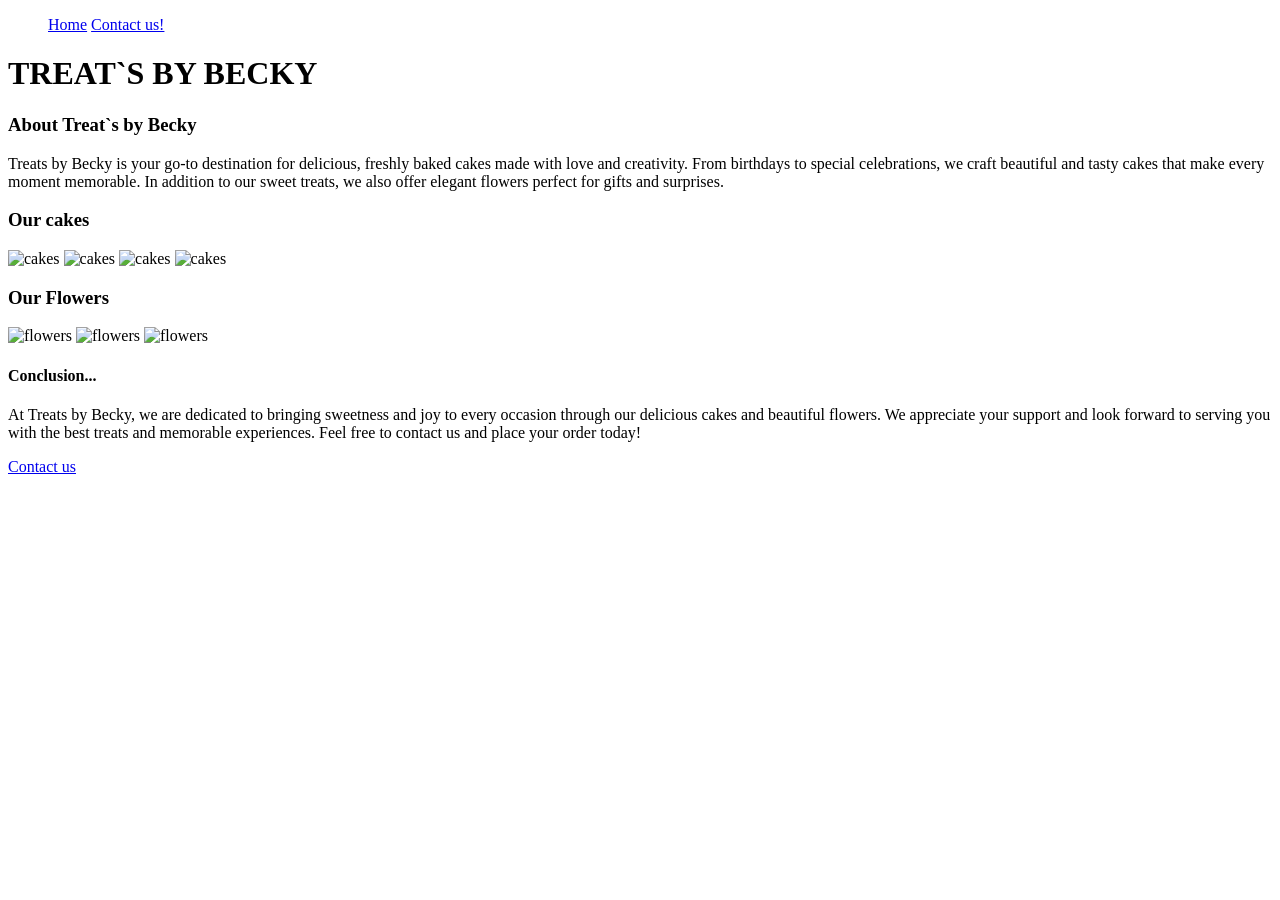
==== index.html @ 0f505c04 "index.html" ====
<!DOCTYPE html>
<html lang="en">
<head>
    <meta charset="UTF-8">
    <meta name="viewport" content="width=device-width, initial-scale=1.0">
    <title>BECKY TREATS</title>
    <link rel="stylesheet" href="style.css">
</head>
<body>

     <nav class="intro">
        <ul>
            <a href="index.html">Home</a>
            <a href="contact.html">Contact us!</a>
        </ul>
    </nav>
    <h1> TREAT`S BY BECKY </h1>
    <section class="about">
<h3>About Treat`s by Becky</h3>
<p>
    Treats by Becky is your go-to destination for delicious, freshly baked cakes made with love and creativity. 
        From birthdays to special celebrations, we craft beautiful and tasty cakes that make every moment memorable. 
        In addition to our sweet treats, we also offer elegant flowers perfect for gifts and  surprises.
</p>


    <section class="cakes">
       <h3>Our cakes</h3>
       <div class="cake-gallery">
     <img src="images/IMG_20260330_202224_597.png" alt="cakes">
     <img src="images/IMG_20260330_202240_323.png" alt="cakes">
     <img src="images/IMG_20260330_202251_757.png" alt="cakes">
     <img src="images/IMG_20260330_202301_877.png" alt="cakes">
       </div>
    </section class="flowers">
    <h3>
        Our Flowers
    </h3>

    <div class="flowers-gallery">
    <img src="images/IMG_20260330_202321_887.png" alt="flowers">
    <img src="images/12 Count Red Rose Eternal Bouquet + Butterfly Add-ons! (customizable Colors + Add-ons) - Etsy.jpg" alt="flowers">
    <img src="images/download (1).jpg" alt="flowers">
    </div>
    <h4>Conclusion...</h4>
    <p>
        At Treats by Becky, we are dedicated to bringing sweetness and joy to every occasion through our delicious cakes and beautiful flowers. 
        We appreciate your support and look forward to serving you with the best treats and memorable experiences. 
        Feel free to contact us and place your order today!
    </p>
    <section >

    </section>
 <a href="contact.html" class="btn">Contact us</a>
</body>
</html>
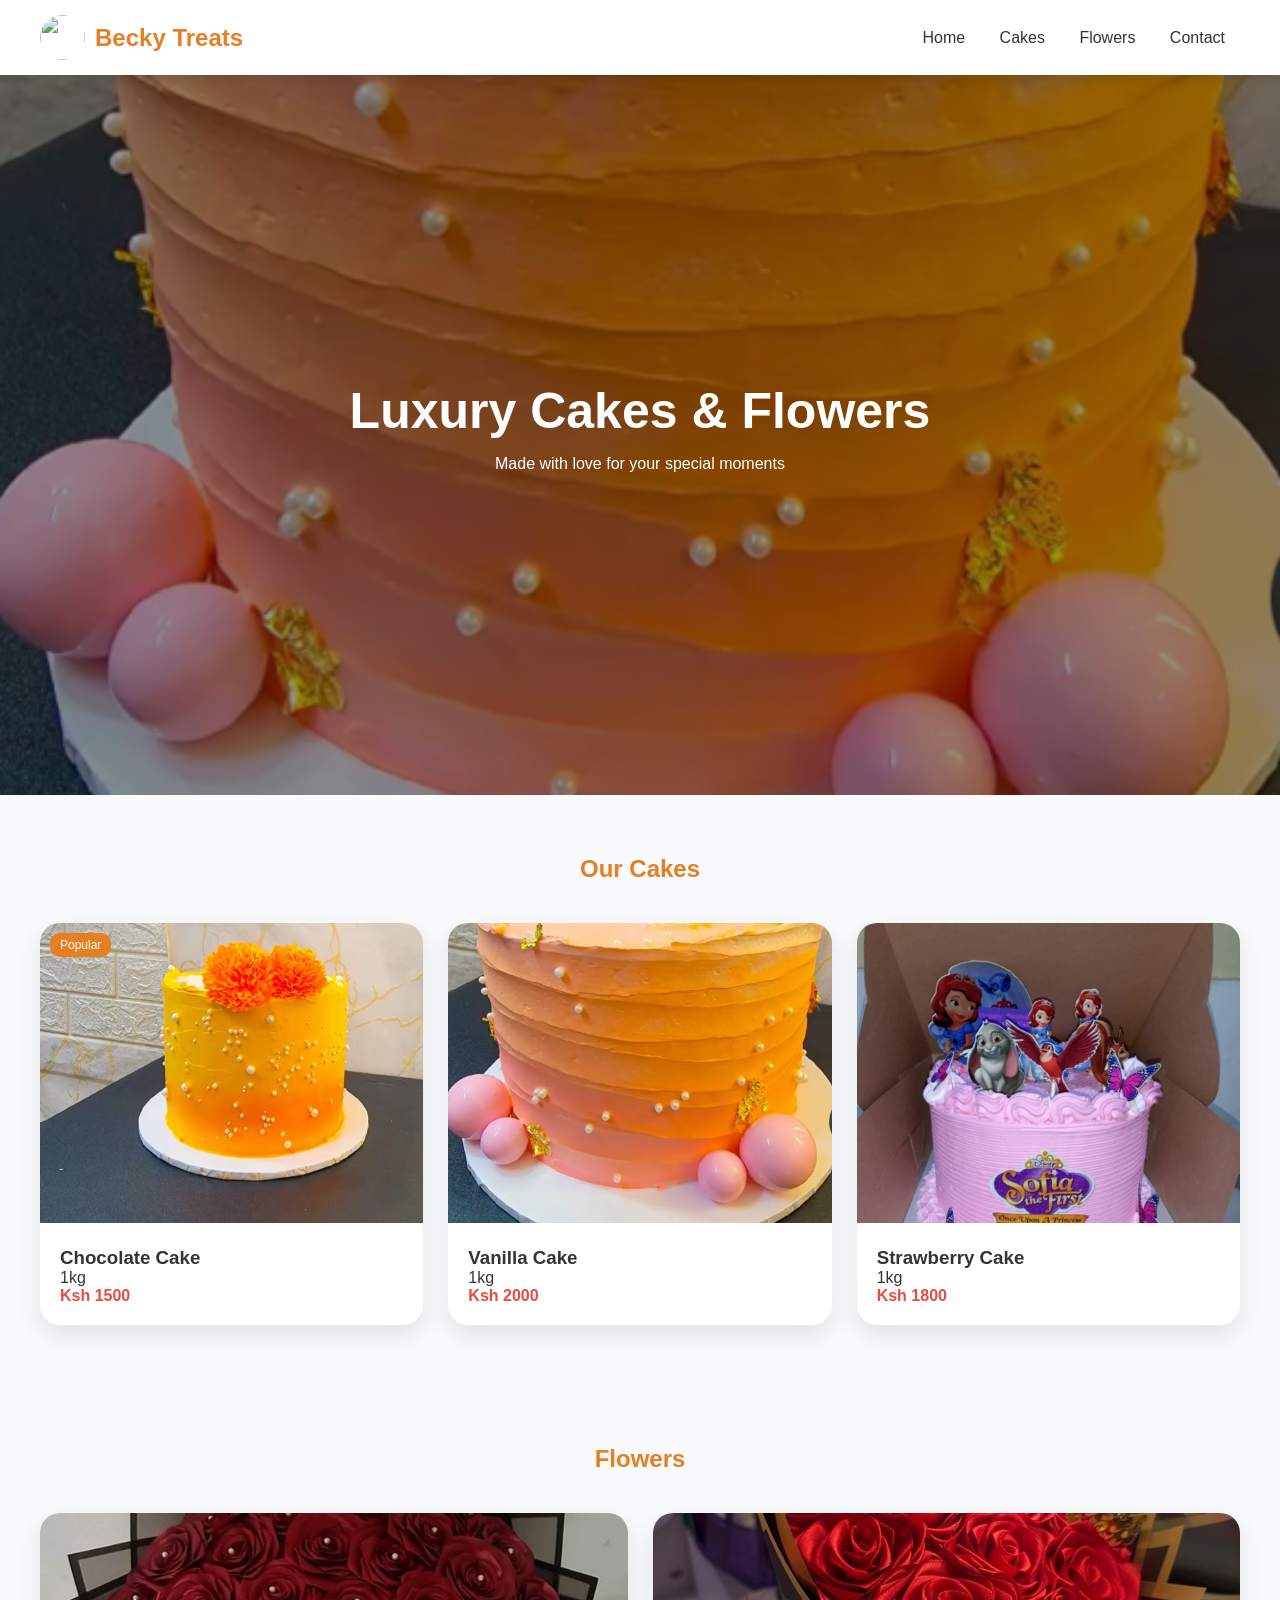
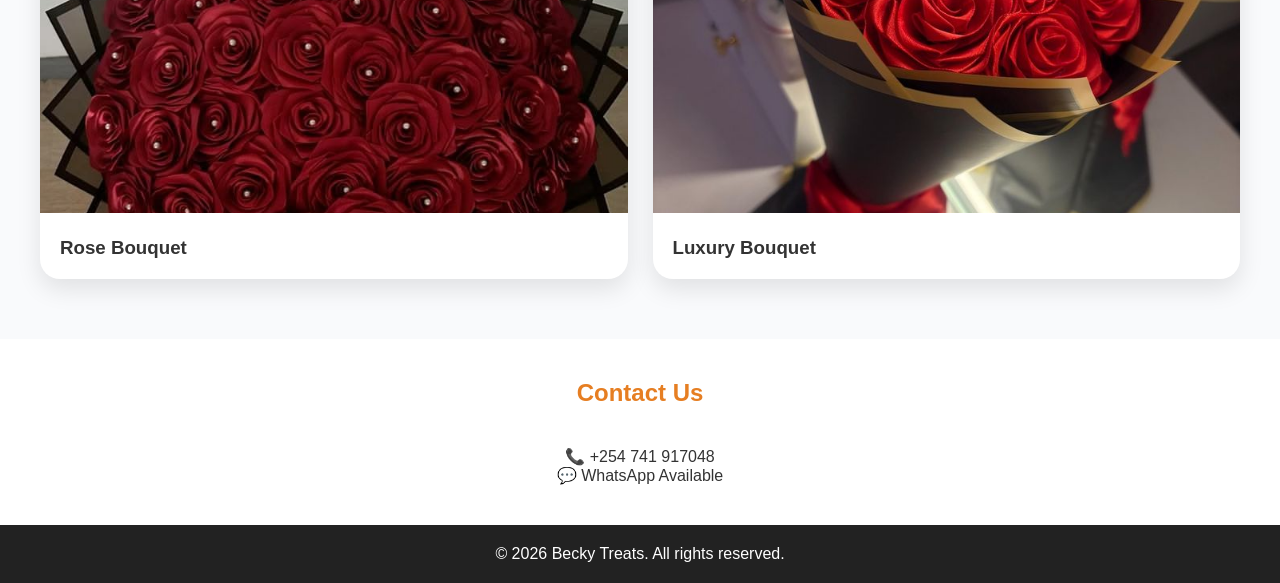
==== commit 11d26d4b: "index.html" ====
--- a/index.html
+++ b/index.html
@@ -1,56 +1,121 @@
 <!DOCTYPE html>
 <html lang="en">
 <head>
-    <meta charset="UTF-8">
-    <meta name="viewport" content="width=device-width, initial-scale=1.0">
-    <title>BECKY TREATS</title>
-    <link rel="stylesheet" href="style.css">
+<meta charset="UTF-8">
+<meta name="viewport" content="width=device-width, initial-scale=1.0">
+<title>Becky Treats | Premium Cakes & Flowers</title>
+
+<link rel="stylesheet" href="style.css">
 </head>
+
 <body>
 
-     <nav class="intro">
-        <ul>
-            <a href="index.html">Home</a>
-            <a href="contact.html">Contact us!</a>
-        </ul>
-    </nav>
-    <h1> TREAT`S BY BECKY </h1>
-    <section class="about">
-<h3>About Treat`s by Becky</h3>
-<p>
-    Treats by Becky is your go-to destination for delicious, freshly baked cakes made with love and creativity. 
-        From birthdays to special celebrations, we craft beautiful and tasty cakes that make every moment memorable. 
-        In addition to our sweet treats, we also offer elegant flowers perfect for gifts and  surprises.
-</p>
+<nav>
+  <div style="display:flex;align-items:center;gap:10px;">
+    <img src="https://i.pinimg.com/1200x/62/83/b3/6283b3dd1cf2651056a9b2235ad638e7.jpg" style="width:45px;height:45px;border-radius:50%;object-fit:cover;">
+    <h2>Becky Treats</h2>
+  </div>
+  <div>
+    <a href="#">Home</a>
+    <a href="#cakes">Cakes</a>
+    <a href="#flowers">Flowers</a>
+    <a href="#contact">Contact</a>
+  </div>
+</nav>
 
+<div class="hero">
+  <div>
+    <h1>Luxury Cakes & Flowers</h1>
+    <p>Made with love for your special moments</p>
+    
+  </div>
+</div>
 
-    <section class="cakes">
-       <h3>Our cakes</h3>
-       <div class="cake-gallery">
-     <img src="images/IMG_20260330_202224_597.png" alt="cakes">
-     <img src="images/IMG_20260330_202240_323.png" alt="cakes">
-     <img src="images/IMG_20260330_202251_757.png" alt="cakes">
-     <img src="images/IMG_20260330_202301_877.png" alt="cakes">
-       </div>
-    </section class="flowers">
-    <h3>
-        Our Flowers
-    </h3>
+<section id="cakes">
+<h2>Our Cakes</h2>
+<div class="grid">
 
-    <div class="flowers-gallery">
-    <img src="images/IMG_20260330_202321_887.png" alt="flowers">
-    <img src="images/12 Count Red Rose Eternal Bouquet + Butterfly Add-ons! (customizable Colors + Add-ons) - Etsy.jpg" alt="flowers">
-    <img src="images/download (1).jpg" alt="flowers">
-    </div>
-    <h4>Conclusion...</h4>
-    <p>
-        At Treats by Becky, we are dedicated to bringing sweetness and joy to every occasion through our delicious cakes and beautiful flowers. 
-        We appreciate your support and look forward to serving you with the best treats and memorable experiences. 
-        Feel free to contact us and place your order today!
-    </p>
-    <section >
+<div class="card fade-in">
+<span class="badge">Popular</span>
+<img src="images/IMG_20260330_202224_597.png">
+<div class="card-content">
+<h3>Chocolate Cake</h3>
+<p>1kg</p>
+<p class="price">Ksh 1500</p>
 
-    </section>
- <a href="contact.html" class="btn">Contact us</a>
+</div>
+</div>
+
+<div class="card fade-in">
+<img src="images/IMG_20260330_202240_323.png">
+<div class="card-content">
+<h3>Vanilla Cake</h3>
+<p>1kg</p>
+<p class="price">Ksh 2000</p>
+
+</div>
+</div>
+
+<div class="card fade-in">
+<img src="images/IMG_20260330_202251_757.png">
+<div class="card-content">
+<h3>Strawberry Cake</h3>
+<p>1kg</p>
+<p class="price">Ksh 1800</p>
+
+</div>
+</div>
+
+</div>
+</section>
+
+<section id="flowers">
+<h2>Flowers</h2>
+<div class="grid">
+
+<div class="card fade-in">
+<img src="images/download (1).jpg" class="flower1">
+<div class="card-content">
+<h3>Rose Bouquet</h3>
+</div>
+</div>
+
+<div class="card fade-in">
+<img src="images/12 Count Red Rose Eternal Bouquet + Butterfly Add-ons! (customizable Colors + Add-ons) - Etsy.jpg">
+<div class="card-content">
+<h3>Luxury Bouquet</h3>
+</div>
+</div>
+
+</div>
+</section>
+
+<section id="contact" class="contact">
+<h2>Contact Us</h2>
+<p>📞 +254 741 917048</p>
+<p>💬 WhatsApp Available</p>
+</section>
+
+<footer>
+<p>© 2026 Becky Treats. All rights reserved.</p>
+</footer>
+
+<script>
+function order(item){
+  alert("Order placed for " + item + " 🎉");
+}
+
+// scroll animation
+const elements = document.querySelectorAll('.fade-in');
+window.addEventListener('scroll', () => {
+  elements.forEach(el => {
+    const position = el.getBoundingClientRect().top;
+    if(position < window.innerHeight - 50){
+      el.classList.add('show');
+    }
+  });
+});
+</script>
+
 </body>
-</html>+</html>
--- a/style.css
+++ b/style.css
@@ -0,0 +1,141 @@
+*{margin:0;padding:0;box-sizing:border-box;font-family:'Poppins',sans-serif}
+body{background:#f9fafc;color:#333}
+
+/* NAVBAR */
+nav{
+  display:flex;
+  justify-content:space-between;
+  align-items:center;
+  padding:15px 40px;
+  background:white;
+  box-shadow:0 4px 10px rgba(0,0,0,0.1);
+  position:sticky;
+  top:0;
+  z-index:1000;
+}
+
+nav h2{color:#e67e22}
+nav a{
+  margin:0 15px;
+  text-decoration:none;
+  color:#333;
+  font-weight:500;
+  transition:0.3s;
+}
+nav a:hover{color:#e67e22}
+
+/* HERO */
+.hero{
+  height:80vh;
+  background:linear-gradient(rgba(0,0,0,0.4),rgba(0,0,0,0.4)),url('images/IMG_20260330_202240_323.png');
+  background-size:cover;
+  background-position:center;
+  display:flex;
+  align-items:center;
+  justify-content:center;
+  text-align:center;
+  color:white;
+}
+
+.hero h1{
+  font-size:50px;
+}
+
+.hero p{
+  margin:15px 0;
+}
+
+.btn{
+  padding:12px 25px;
+  background:#ff6b81;
+  border:none;
+  color:white;
+  border-radius:30px;
+  cursor:pointer;
+  transition:0.3s;
+}
+
+.btn:hover{background:#e55039}
+
+/* SECTION */
+section{padding:60px 40px}
+section h2{text-align:center;margin-bottom:40px;color:#e67e22}
+
+/* GRID */
+.grid{
+  display:grid;
+  grid-template-columns:repeat(auto-fit,minmax(260px,1fr));
+  gap:25px;
+}
+
+/* CARD */
+.card{
+  background:white;
+  border-radius:20px;
+  overflow:hidden;
+  box-shadow:0 10px 25px rgba(0,0,0,0.1);
+  transition:0.4s;
+  position:relative;
+}
+
+.card:hover{
+  transform:translateY(-10px) scale(1.02);
+}
+.card img{
+  width:100%;
+  height:300px; /* increased for better visibility */
+  object-fit:cover; /* fill nicely without distortion */
+  object-position:center; /* keep subject centered */
+  transition:transform 0.4s ease;
+}
+
+.card:hover img{
+  transform:scale(1.08); /* subtle zoom for clarity */
+}
+
+.card-content{
+  padding:20px;
+}
+
+.price{
+  color:#e74c3c;
+  font-weight:600;
+}
+
+.badge{
+  position:absolute;
+  top:10px;
+  left:10px;
+  background:#e67e22;
+  color:white;
+  padding:5px 10px;
+  border-radius:10px;
+  font-size:12px;
+}
+
+/* CONTACT */
+.contact{
+  background:#fff;
+  padding:40px;
+  text-align:center;
+}
+
+/* FOOTER */
+footer{
+  background:#222;
+  color:white;
+  text-align:center;
+  padding:20px;
+  }
+
+/* ANIMATION */
+.fade-in{
+  opacity:0;
+  transform:translateY(20px);
+  transition:1s;
+}
+
+.fade-in.show{
+  opacity:1;
+  transform:translateY(0);
+}
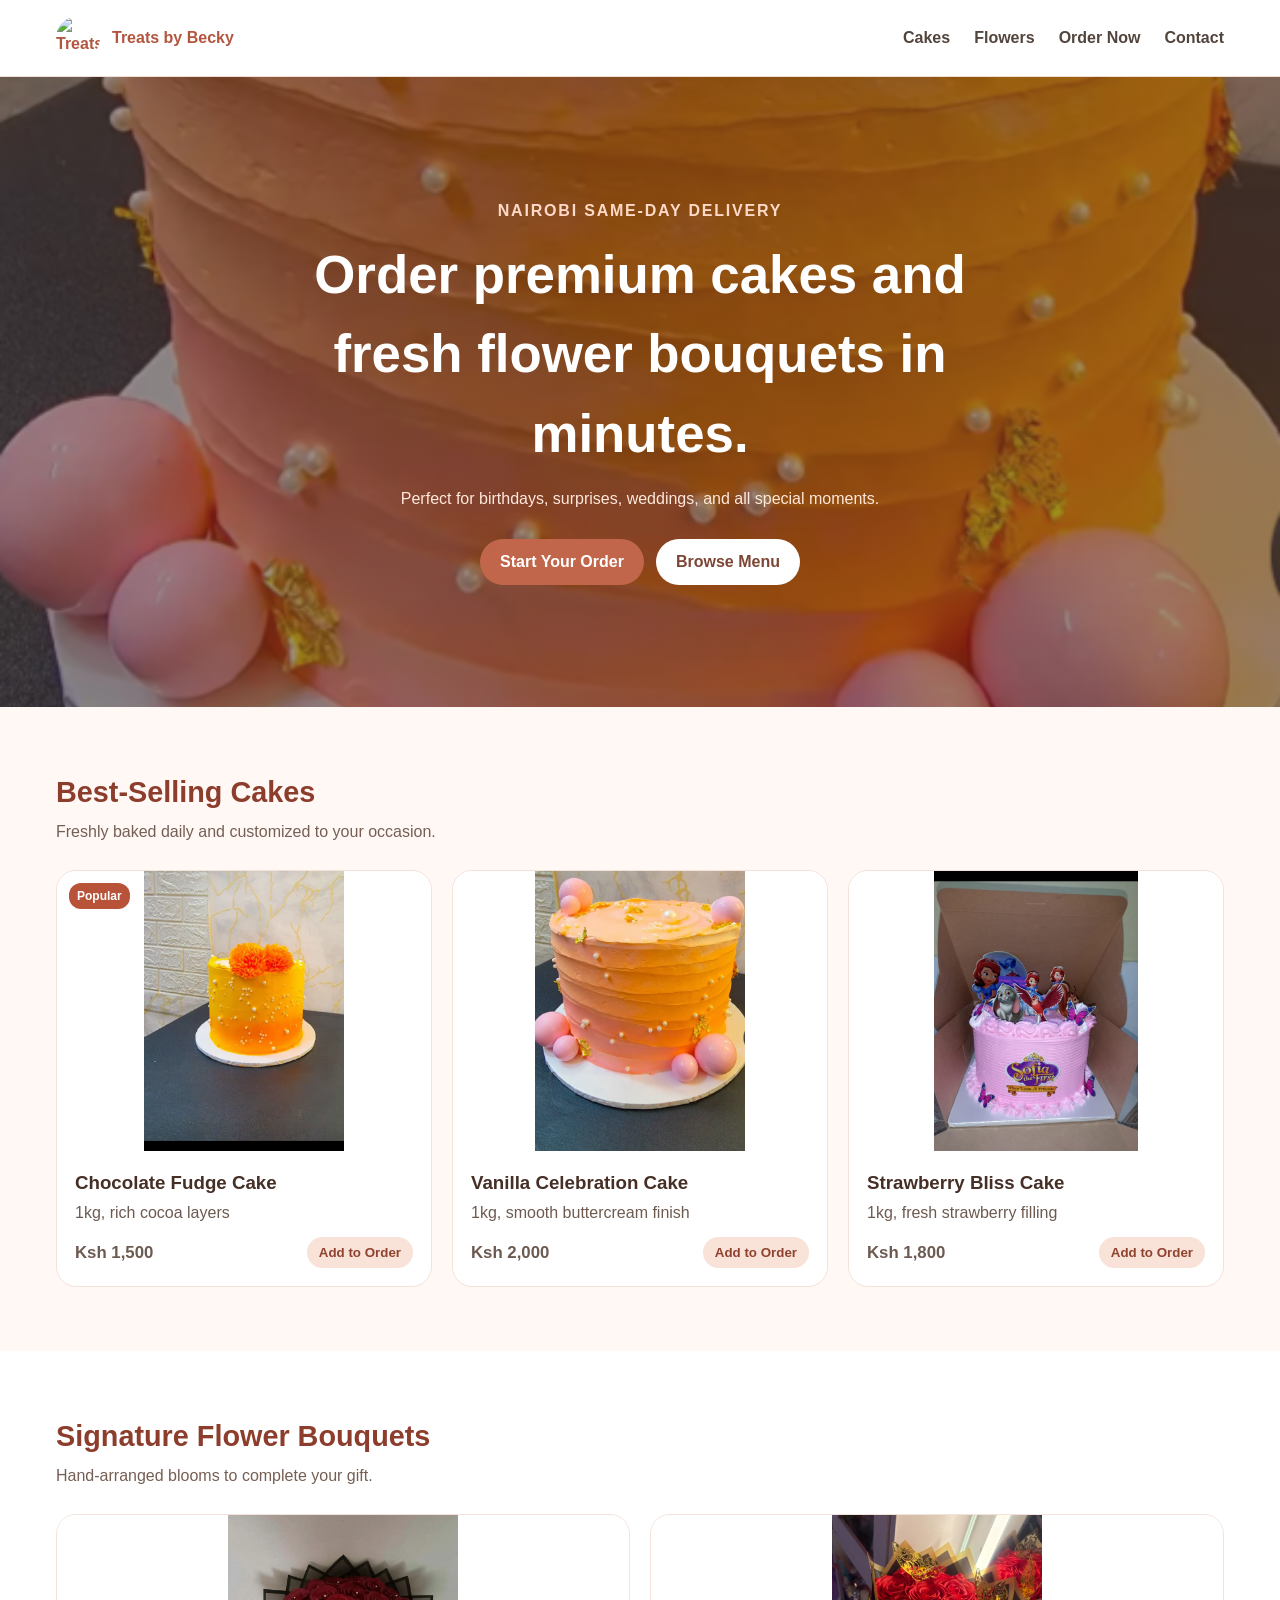
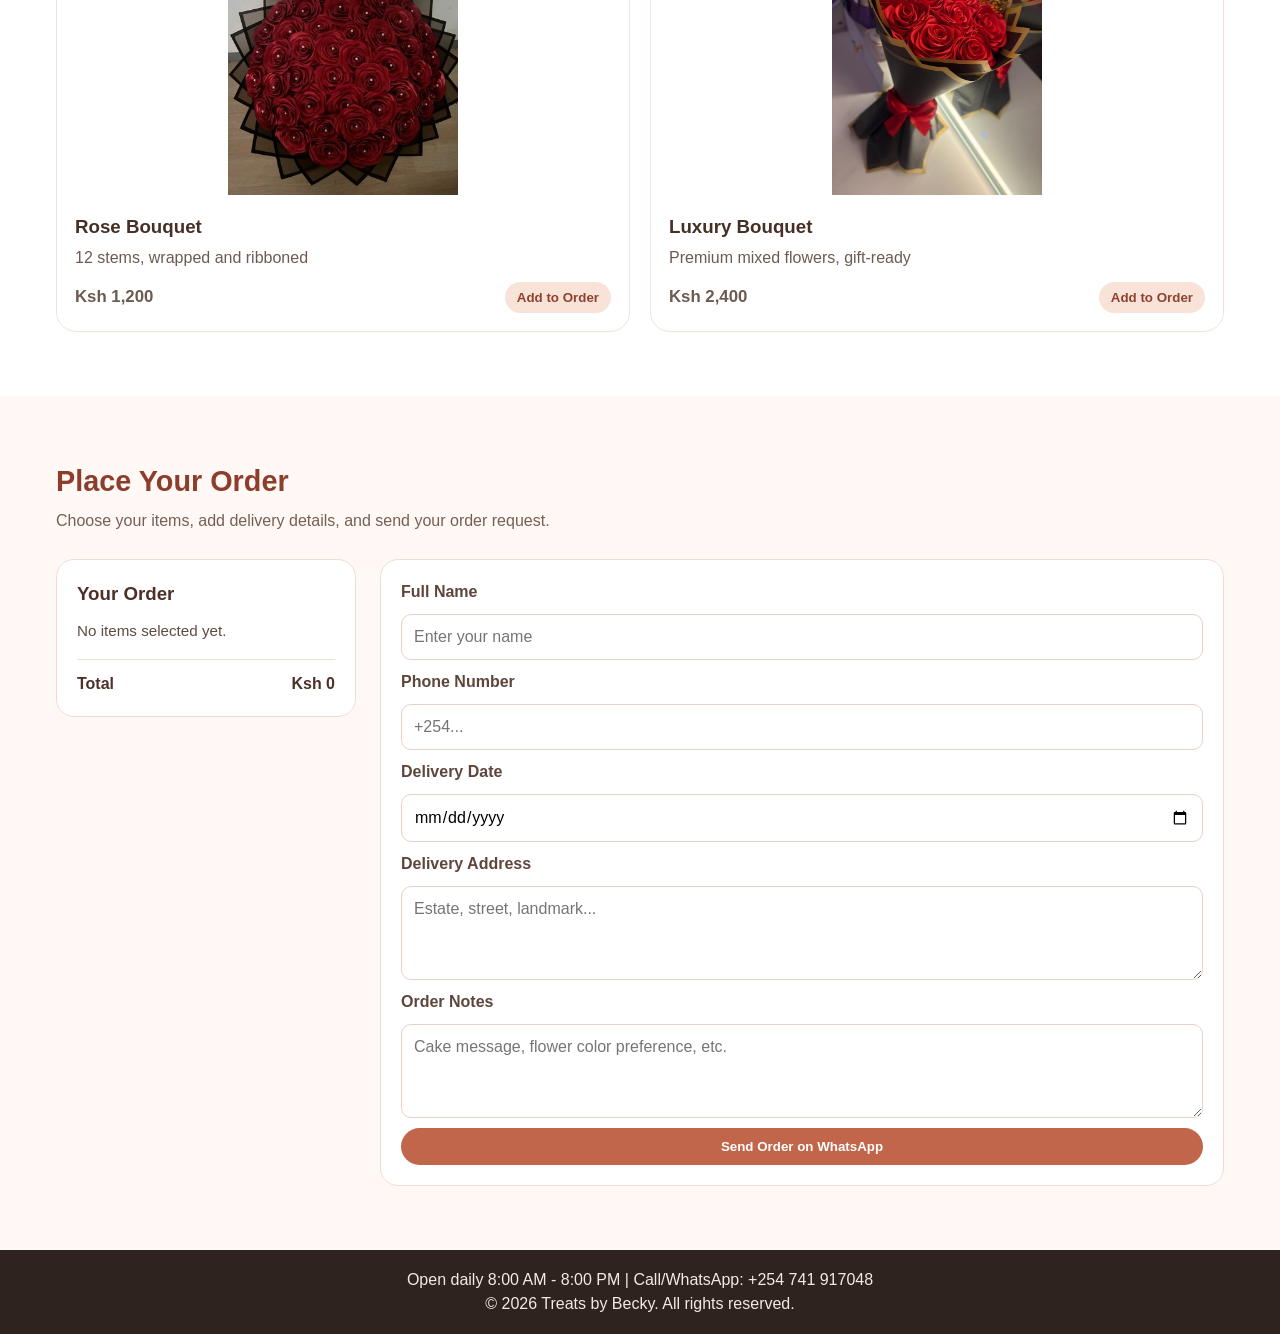
==== commit 370412c3: "UPDATED EVERYTHING" ====
--- a/index.html
+++ b/index.html
@@ -1,121 +1,304 @@
 <!DOCTYPE html>
 <html lang="en">
 <head>
-<meta charset="UTF-8">
-<meta name="viewport" content="width=device-width, initial-scale=1.0">
-<title>Becky Treats | Premium Cakes & Flowers</title>
-
-<link rel="stylesheet" href="style.css">
+  <meta charset="UTF-8">
+  <meta name="viewport" content="width=device-width, initial-scale=1.0">
+  <title>Treats by Becky | Order Cakes & Flowers</title>
+  <link rel="stylesheet" href="style.css">
 </head>
-
 <body>
-
-<nav>
-  <div style="display:flex;align-items:center;gap:10px;">
-    <img src="https://i.pinimg.com/1200x/62/83/b3/6283b3dd1cf2651056a9b2235ad638e7.jpg" style="width:45px;height:45px;border-radius:50%;object-fit:cover;">
-    <h2>Becky Treats</h2>
-  </div>
-  <div>
-    <a href="#">Home</a>
-    <a href="#cakes">Cakes</a>
-    <a href="#flowers">Flowers</a>
-    <a href="#contact">Contact</a>
-  </div>
-</nav>
-
-<div class="hero">
-  <div>
-    <h1>Luxury Cakes & Flowers</h1>
-    <p>Made with love for your special moments</p>
-    
-  </div>
-</div>
-
-<section id="cakes">
-<h2>Our Cakes</h2>
-<div class="grid">
-
-<div class="card fade-in">
-<span class="badge">Popular</span>
-<img src="images/IMG_20260330_202224_597.png">
-<div class="card-content">
-<h3>Chocolate Cake</h3>
-<p>1kg</p>
-<p class="price">Ksh 1500</p>
-
-</div>
-</div>
-
-<div class="card fade-in">
-<img src="images/IMG_20260330_202240_323.png">
-<div class="card-content">
-<h3>Vanilla Cake</h3>
-<p>1kg</p>
-<p class="price">Ksh 2000</p>
-
-</div>
-</div>
-
-<div class="card fade-in">
-<img src="images/IMG_20260330_202251_757.png">
-<div class="card-content">
-<h3>Strawberry Cake</h3>
-<p>1kg</p>
-<p class="price">Ksh 1800</p>
-
-</div>
-</div>
-
-</div>
-</section>
-
-<section id="flowers">
-<h2>Flowers</h2>
-<div class="grid">
-
-<div class="card fade-in">
-<img src="images/download (1).jpg" class="flower1">
-<div class="card-content">
-<h3>Rose Bouquet</h3>
-</div>
-</div>
-
-<div class="card fade-in">
-<img src="images/12 Count Red Rose Eternal Bouquet + Butterfly Add-ons! (customizable Colors + Add-ons) - Etsy.jpg">
-<div class="card-content">
-<h3>Luxury Bouquet</h3>
-</div>
-</div>
-
-</div>
-</section>
-
-<section id="contact" class="contact">
-<h2>Contact Us</h2>
-<p>📞 +254 741 917048</p>
-<p>💬 WhatsApp Available</p>
-</section>
-
-<footer>
-<p>© 2026 Becky Treats. All rights reserved.</p>
-</footer>
-
-<script>
-function order(item){
-  alert("Order placed for " + item + " 🎉");
-}
-
-// scroll animation
-const elements = document.querySelectorAll('.fade-in');
-window.addEventListener('scroll', () => {
-  elements.forEach(el => {
-    const position = el.getBoundingClientRect().top;
-    if(position < window.innerHeight - 50){
-      el.classList.add('show');
+  <header>
+    <nav>
+      <a class="brand" href="index.html">
+        <img src="https://i.pinimg.com/1200x/62/83/b3/6283b3dd1cf2651056a9b2235ad638e7.jpg" alt="Treats by Becky logo">
+        <span>Treats by Becky</span>
+      </a>
+
+      <button class="menu-toggle" type="button" aria-label="Toggle navigation" aria-expanded="false">
+        <span></span>
+        <span></span>
+        <span></span>
+      </button>
+
+      <div class="nav-links">
+        <a href="#cakes">Cakes</a>
+        <a href="#flowers">Flowers</a>
+        <a href="#order">Order Now</a>
+        <a href="contact.html">Contact</a>
+      </div>
+    </nav>
+
+    <section class="hero">
+      <div class="hero-text">
+        <p class="hero-kicker">Nairobi Same-Day Delivery</p>
+        <h1>Order premium cakes and fresh flower bouquets in minutes.</h1>
+        <p class="hero-sub">Perfect for birthdays, surprises, weddings, and all special moments.</p>
+        <div class="hero-actions">
+          <a class="btn btn-primary" href="#order">Start Your Order</a>
+          <a class="btn btn-light" href="#cakes">Browse Menu</a>
+        </div>
+      </div>
+    </section>
+  </header>
+
+  <main>
+    <section id="cakes" class="section">
+      <div class="section-heading">
+        <h2>Best-Selling Cakes</h2>
+        <p>Freshly baked daily and customized to your occasion.</p>
+      </div>
+
+      <div class="product-grid">
+        <article class="card fade-in">
+          <span class="badge">Popular</span>
+          <img src="images/IMG_20260330_202224_597.png" alt="Chocolate cake">
+          <div class="card-content">
+            <h3>Chocolate Fudge Cake</h3>
+            <p>1kg, rich cocoa layers</p>
+            <div class="card-footer">
+              <p class="price">Ksh 1,500</p>
+              <button class="btn btn-card" data-item="Chocolate Fudge Cake" data-price="1500" type="button">Add to Order</button>
+            </div>
+          </div>
+        </article>
+
+        <article class="card fade-in">
+          <img src="images/IMG_20260330_202240_323.png" alt="Vanilla cake">
+          <div class="card-content">
+            <h3>Vanilla Celebration Cake</h3>
+            <p>1kg, smooth buttercream finish</p>
+            <div class="card-footer">
+              <p class="price">Ksh 2,000</p>
+              <button class="btn btn-card" data-item="Vanilla Celebration Cake" data-price="2000" type="button">Add to Order</button>
+            </div>
+          </div>
+        </article>
+
+        <article class="card fade-in">
+          <img src="images/IMG_20260330_202251_757.png" alt="Strawberry cake">
+          <div class="card-content">
+            <h3>Strawberry Bliss Cake</h3>
+            <p>1kg, fresh strawberry filling</p>
+            <div class="card-footer">
+              <p class="price">Ksh 1,800</p>
+              <button class="btn btn-card" data-item="Strawberry Bliss Cake" data-price="1800" type="button">Add to Order</button>
+            </div>
+          </div>
+        </article>
+      </div>
+    </section>
+
+    <section id="flowers" class="section section-alt">
+      <div class="section-heading">
+        <h2>Signature Flower Bouquets</h2>
+        <p>Hand-arranged blooms to complete your gift.</p>
+      </div>
+
+      <div class="product-grid">
+        <article class="card fade-in">
+          <img src="images/download (1).jpg" alt="Rose bouquet">
+          <div class="card-content">
+            <h3>Rose Bouquet</h3>
+            <p>12 stems, wrapped and ribboned</p>
+            <div class="card-footer">
+              <p class="price">Ksh 1,200</p>
+              <button class="btn btn-card" data-item="Rose Bouquet" data-price="1200" type="button">Add to Order</button>
+            </div>
+          </div>
+        </article>
+
+        <article class="card fade-in">
+          <img src="images/12 Count Red Rose Eternal Bouquet + Butterfly Add-ons! (customizable Colors + Add-ons) - Etsy.jpg" alt="Luxury bouquet">
+          <div class="card-content">
+            <h3>Luxury Bouquet</h3>
+            <p>Premium mixed flowers, gift-ready</p>
+            <div class="card-footer">
+              <p class="price">Ksh 2,400</p>
+              <button class="btn btn-card" data-item="Luxury Bouquet" data-price="2400" type="button">Add to Order</button>
+            </div>
+          </div>
+        </article>
+      </div>
+    </section>
+
+    <section id="order" class="section">
+      <div class="section-heading">
+        <h2>Place Your Order</h2>
+        <p>Choose your items, add delivery details, and send your order request.</p>
+      </div>
+
+      <div class="order-layout">
+        <aside class="order-summary">
+          <h3>Your Order</h3>
+          <ul id="orderItems">
+            <li>No items selected yet.</li>
+          </ul>
+          <div class="order-total">
+            <span>Total</span>
+            <strong id="orderTotal">Ksh 0</strong>
+          </div>
+        </aside>
+
+        <form class="order-form">
+          <label for="customerName">Full Name</label>
+          <input id="customerName" type="text" placeholder="Enter your name" required>
+
+          <label for="phoneNumber">Phone Number</label>
+          <input id="phoneNumber" type="tel" placeholder="+254..." required>
+
+          <label for="deliveryDate">Delivery Date</label>
+          <input id="deliveryDate" type="date" required>
+
+          <label for="deliveryAddress">Delivery Address</label>
+          <textarea id="deliveryAddress" rows="3" placeholder="Estate, street, landmark..." required></textarea>
+
+          <label for="notes">Order Notes</label>
+          <textarea id="notes" rows="3" placeholder="Cake message, flower color preference, etc."></textarea>
+
+          <button type="submit" class="btn btn-primary">Send Order on WhatsApp</button>
+        </form>
+      </div>
+    </section>
+  </main>
+
+  <footer>
+    <p>Open daily 8:00 AM - 8:00 PM | Call/WhatsApp: +254 741 917048</p>
+    <p>© 2026 Treats by Becky. All rights reserved.</p>
+  </footer>
+
+  <script>
+    const elements = document.querySelectorAll(".fade-in");
+    const orderItems = document.getElementById("orderItems");
+    const orderTotal = document.getElementById("orderTotal");
+    const orderForm = document.querySelector(".order-form");
+    const addButtons = document.querySelectorAll("[data-item]");
+
+    const navLinks = document.querySelector(".nav-links");
+    const menuToggle = document.querySelector(".menu-toggle");
+
+    const whatsappNumber = "254741917048";
+    let items = [];
+
+    function renderOrder() {
+      if (!items.length) {
+        orderItems.innerHTML = "<li>No items selected yet.</li>";
+        orderTotal.textContent = "Ksh 0";
+        return;
+      }
+
+      orderItems.innerHTML = items
+        .map((item, index) => {
+          return (
+            "<li>" +
+            "<div>" +
+            "<strong>" +
+            item.name +
+            "</strong>" +
+            "<span>Ksh " +
+            item.price.toLocaleString() +
+            "</span>" +
+            "</div>" +
+            "<button class='remove-item' type='button' data-index='" +
+            index +
+            "' aria-label='Remove item'>&times;</button>" +
+            "</li>"
+          );
+        })
+        .join("");
+
+      const total = items.reduce((sum, item) => sum + item.price, 0);
+      orderTotal.textContent = "Ksh " + total.toLocaleString();
     }
-  });
-});
-</script>
-
+
+    // Scroll animation
+    window.addEventListener("scroll", () => {
+      elements.forEach((el) => {
+        const position = el.getBoundingClientRect().top;
+        if (position < window.innerHeight - 50) {
+          el.classList.add("show");
+        }
+      });
+    });
+
+    // Add items
+    addButtons.forEach((button) => {
+      button.addEventListener("click", () => {
+        items.push({
+          name: button.dataset.item,
+          price: Number(button.dataset.price),
+        });
+        renderOrder();
+      });
+    });
+
+    // Remove items
+    orderItems.addEventListener("click", (event) => {
+      const target = event.target;
+      if (!target.classList || !target.classList.contains("remove-item")) return;
+
+      const index = Number(target.dataset.index);
+      if (Number.isNaN(index)) return;
+      items.splice(index, 1);
+      renderOrder();
+    });
+
+    // Mobile hamburger menu
+    if (menuToggle && navLinks) {
+      menuToggle.addEventListener("click", () => {
+        const isOpen = navLinks.classList.toggle("open");
+        menuToggle.classList.toggle("active", isOpen);
+        menuToggle.setAttribute("aria-expanded", String(isOpen));
+      });
+
+      navLinks.querySelectorAll("a").forEach((link) => {
+        link.addEventListener("click", () => {
+          navLinks.classList.remove("open");
+          menuToggle.classList.remove("active");
+          menuToggle.setAttribute("aria-expanded", "false");
+        });
+      });
+    }
+
+    // WhatsApp submit
+    orderForm.addEventListener("submit", (event) => {
+      event.preventDefault();
+
+      if (!items.length) {
+        alert("Please add at least one item to your order.");
+        return;
+      }
+
+      const customerName = document.getElementById("customerName").value.trim();
+      const phoneNumber = document.getElementById("phoneNumber").value.trim();
+      const deliveryDate = document.getElementById("deliveryDate").value;
+      const deliveryAddress = document.getElementById("deliveryAddress").value.trim();
+      const notes = document.getElementById("notes").value.trim() || "None";
+
+      const total = items.reduce((sum, item) => sum + item.price, 0);
+      const orderLines = items.map((item) => "- " + item.name + " (Ksh " + item.price.toLocaleString() + ")");
+
+      const message = [
+        "Hello Treats by Becky, I would like to place an order:",
+        "",
+        "Name: " + customerName,
+        "Phone: " + phoneNumber,
+        "Delivery Date: " + deliveryDate,
+        "Delivery Address: " + deliveryAddress,
+        "",
+        "Items:",
+        orderLines.join("\n"),
+        "",
+        "Total: Ksh " + total.toLocaleString(),
+        "Notes: " + notes,
+      ].join("\n");
+
+      const whatsappLink = "https://wa.me/" + whatsappNumber + "?text=" + encodeURIComponent(message);
+      window.open(whatsappLink, "_blank");
+
+      orderForm.reset();
+      items = [];
+      renderOrder();
+    });
+  </script>
 </body>
 </html>
--- a/style.css
+++ b/style.css
@@ -1,141 +1,517 @@
-*{margin:0;padding:0;box-sizing:border-box;font-family:'Poppins',sans-serif}
-body{background:#f9fafc;color:#333}
+* {
+  margin: 0;
+  padding: 0;
+  box-sizing: border-box;
+}
+
+body {
+  font-family: "Segoe UI", Tahoma, Geneva, Verdana, sans-serif;
+  background: #fff8f5;
+  color: #2f2d2b;
+  line-height: 1.5;
+}
+
+a {
+  text-decoration: none;
+  color: inherit;
+}
+
+img {
+  max-width: 100%;
+  display: block;
+}
 
 /* NAVBAR */
-nav{
-  display:flex;
-  justify-content:space-between;
-  align-items:center;
-  padding:15px 40px;
-  background:white;
-  box-shadow:0 4px 10px rgba(0,0,0,0.1);
-  position:sticky;
-  top:0;
-  z-index:1000;
-}
-
-nav h2{color:#e67e22}
-nav a{
-  margin:0 15px;
-  text-decoration:none;
-  color:#333;
-  font-weight:500;
-  transition:0.3s;
-}
-nav a:hover{color:#e67e22}
+nav {
+  display: flex;
+  align-items: center;
+  justify-content: space-between;
+  padding: 16px 56px;
+  background: rgba(255, 255, 255, 0.95);
+  border-bottom: 1px solid #f1dfd6;
+  position: sticky;
+  top: 0;
+  z-index: 1000;
+  backdrop-filter: blur(8px);
+}
+
+.brand {
+  display: flex;
+  align-items: center;
+  gap: 12px;
+  font-weight: 700;
+  color: #b3563f;
+}
+
+.brand img {
+  width: 44px;
+  height: 44px;
+  border-radius: 50%;
+  object-fit: cover;
+}
+
+.nav-links {
+  display: flex;
+  align-items: center;
+  gap: 24px;
+  color: #52453d;
+  font-weight: 600;
+}
+
+.nav-links a:hover {
+  color: #b3563f;
+}
+
+.menu-toggle {
+  display: none;
+  width: 42px;
+  height: 42px;
+  border: 1px solid #e5cfc4;
+  border-radius: 10px;
+  background: #fff;
+  cursor: pointer;
+  padding: 9px 8px;
+}
+
+.menu-toggle span {
+  display: block;
+  height: 2px;
+  width: 100%;
+  background: #6f3f31;
+  margin: 5px 0;
+  transition: 0.2s ease;
+}
+
+.menu-toggle.active span:nth-child(1) {
+  transform: translateY(7px) rotate(45deg);
+}
+
+.menu-toggle.active span:nth-child(2) {
+  opacity: 0;
+}
+
+.menu-toggle.active span:nth-child(3) {
+  transform: translateY(-7px) rotate(-45deg);
+}
 
 /* HERO */
-.hero{
-  height:80vh;
-  background:linear-gradient(rgba(0,0,0,0.4),rgba(0,0,0,0.4)),url('images/IMG_20260330_202240_323.png');
-  background-size:cover;
-  background-position:center;
-  display:flex;
-  align-items:center;
-  justify-content:center;
-  text-align:center;
-  color:white;
-}
-
-.hero h1{
-  font-size:50px;
-}
-
-.hero p{
-  margin:15px 0;
-}
-
-.btn{
-  padding:12px 25px;
-  background:#ff6b81;
-  border:none;
-  color:white;
-  border-radius:30px;
-  cursor:pointer;
-  transition:0.3s;
-}
-
-.btn:hover{background:#e55039}
-
-/* SECTION */
-section{padding:60px 40px}
-section h2{text-align:center;margin-bottom:40px;color:#e67e22}
-
-/* GRID */
-.grid{
-  display:grid;
-  grid-template-columns:repeat(auto-fit,minmax(260px,1fr));
-  gap:25px;
-}
-
-/* CARD */
-.card{
-  background:white;
-  border-radius:20px;
-  overflow:hidden;
-  box-shadow:0 10px 25px rgba(0,0,0,0.1);
-  transition:0.4s;
-  position:relative;
-}
-
-.card:hover{
-  transform:translateY(-10px) scale(1.02);
-}
-.card img{
-  width:100%;
-  height:300px; /* increased for better visibility */
-  object-fit:cover; /* fill nicely without distortion */
-  object-position:center; /* keep subject centered */
-  transition:transform 0.4s ease;
-}
-
-.card:hover img{
-  transform:scale(1.08); /* subtle zoom for clarity */
-}
-
-.card-content{
-  padding:20px;
-}
-
-.price{
-  color:#e74c3c;
-  font-weight:600;
-}
-
-.badge{
-  position:absolute;
-  top:10px;
-  left:10px;
-  background:#e67e22;
-  color:white;
-  padding:5px 10px;
-  border-radius:10px;
-  font-size:12px;
-}
-
-/* CONTACT */
-.contact{
-  background:#fff;
-  padding:40px;
-  text-align:center;
-}
-
-/* FOOTER */
-footer{
-  background:#222;
-  color:white;
-  text-align:center;
-  padding:20px;
-  }
-
-/* ANIMATION */
-.fade-in{
-  opacity:0;
-  transform:translateY(20px);
-  transition:1s;
-}
-
-.fade-in.show{
-  opacity:1;
-  transform:translateY(0);
-}
+.hero {
+  min-height: 70vh;
+  display: grid;
+  place-items: center;
+  text-align: center;
+  padding: 72px 20px;
+  background: linear-gradient(rgba(65, 37, 28, 0.5), rgba(65, 37, 28, 0.5)), url("images/IMG_20260330_202240_323.png");
+  /* Avoid cropping/zooming the hero background image */
+  background-size: 100% auto;
+  background-position: center;
+  background-repeat: no-repeat;
+  color: #fff;
+}
+
+.hero-text {
+  max-width: 780px;
+}
+
+.hero-kicker {
+  text-transform: uppercase;
+  letter-spacing: 1.8px;
+  font-weight: 600;
+  margin-bottom: 12px;
+  color: #ffd9c8;
+}
+
+.hero h1 {
+  font-size: clamp(2rem, 4.5vw, 3.3rem);
+  margin-bottom: 14px;
+}
+
+.hero-sub {
+  color: #ffe8dc;
+  margin-bottom: 28px;
+}
+
+.hero-actions {
+  display: flex;
+  justify-content: center;
+  gap: 12px;
+  flex-wrap: wrap;
+}
+
+/* Buttons */
+.btn {
+  border: 0;
+  border-radius: 999px;
+  padding: 11px 20px;
+  font-weight: 600;
+  cursor: pointer;
+  transition: 0.2s ease;
+  display: inline-flex;
+  align-items: center;
+  justify-content: center;
+}
+
+.btn-primary {
+  background: #c2664b;
+  color: #fff;
+}
+
+.btn-primary:hover {
+  background: #ad5239;
+}
+
+.btn-light {
+  background: #fff;
+  color: #7d4535;
+}
+
+.btn-light:hover {
+  background: #ffece3;
+}
+
+/* Sections */
+.section {
+  padding: 64px 56px;
+}
+
+.section-alt {
+  background: #fff;
+}
+
+.section-heading {
+  margin-bottom: 26px;
+}
+
+.section-heading h2 {
+  font-size: 1.8rem;
+  color: #8c3d2c;
+  margin-bottom: 6px;
+}
+
+.section-heading p {
+  color: #755f54;
+}
+
+/* Product grid */
+.product-grid {
+  display: grid;
+  grid-template-columns: repeat(auto-fit, minmax(240px, 1fr));
+  gap: 20px;
+}
+
+/* Cards */
+.card {
+  background: #fff;
+  border: 1px solid #f2e2da;
+  border-radius: 20px;
+  overflow: hidden;
+  transition: transform 0.2s ease, box-shadow 0.2s ease;
+  position: relative;
+}
+
+.card:hover {
+  transform: translateY(-4px);
+  box-shadow: 0 15px 35px rgba(106, 62, 45, 0.12);
+}
+
+.card img {
+  width: 100%;
+  height: 280px;
+  /* Use contain to avoid cropping/zooming into the center of photos */
+  object-fit: contain;
+  background: #fff;
+}
+
+.card-content {
+  padding: 18px;
+}
+
+.card-content h3 {
+  margin-bottom: 4px;
+  color: #462f26;
+}
+
+.card-content p {
+  color: #6d5a50;
+}
+
+.card-footer {
+  margin-top: 12px;
+  display: flex;
+  align-items: center;
+  justify-content: space-between;
+  gap: 10px;
+}
+
+.price {
+  color: #b44633;
+  font-size: 1.05rem;
+  font-weight: 700;
+}
+
+.badge {
+  position: absolute;
+  top: 12px;
+  left: 12px;
+  background: #b8533a;
+  color: #fff;
+  border-radius: 12px;
+  font-size: 0.75rem;
+  padding: 4px 8px;
+  font-weight: 600;
+}
+
+.btn-card {
+  background: #f9e2d8;
+  color: #8f432e;
+  padding: 8px 12px;
+}
+
+.btn-card:hover {
+  background: #f0d0c3;
+}
+
+/* Order */
+.order-layout {
+  display: grid;
+  grid-template-columns: 300px 1fr;
+  gap: 24px;
+  align-items: start;
+}
+
+.order-summary,
+.order-form {
+  background: #fff;
+  border-radius: 18px;
+  border: 1px solid #efddd4;
+  padding: 20px;
+}
+
+.order-summary h3 {
+  margin-bottom: 12px;
+  color: #4d3128;
+}
+
+.order-summary ul {
+  list-style: none;
+  display: grid;
+  gap: 8px;
+  margin-bottom: 16px;
+}
+
+.order-summary li {
+  display: flex;
+  justify-content: space-between;
+  align-items: center;
+  gap: 10px;
+  color: #5f4b41;
+  font-size: 0.95rem;
+}
+
+.order-summary li div {
+  display: grid;
+}
+
+.order-summary li strong {
+  font-size: 0.92rem;
+  color: #493227;
+}
+
+.order-summary li span {
+  color: #7a5b4f;
+}
+
+.remove-item {
+  width: 28px;
+  height: 28px;
+  border: 0;
+  border-radius: 50%;
+  background: #f8dfd6;
+  color: #8f3c2a;
+  cursor: pointer;
+  font-size: 1rem;
+  line-height: 1;
+}
+
+.remove-item:hover {
+  background: #f1c5b7;
+}
+
+.order-total {
+  border-top: 1px solid #efddd4;
+  padding-top: 12px;
+  display: flex;
+  justify-content: space-between;
+  align-items: center;
+  font-weight: 700;
+  color: #4d3128;
+}
+
+.order-form {
+  display: grid;
+  gap: 10px;
+}
+
+.order-form label {
+  font-weight: 600;
+  color: #5e463c;
+}
+
+.order-form input,
+.order-form textarea {
+  width: 100%;
+  padding: 10px 12px;
+  border-radius: 10px;
+  border: 1px solid #e6d2c7;
+  font: inherit;
+}
+
+.order-form textarea {
+  resize: vertical;
+}
+
+/* Contact */
+.contact-page {
+  padding: 56px;
+  display: grid;
+  gap: 24px;
+}
+
+.contact-hero {
+  text-align: center;
+  background: #fff;
+  border: 1px solid #efddd4;
+  border-radius: 18px;
+  padding: 38px 20px;
+}
+
+.contact-hero h1 {
+  margin-bottom: 10px;
+  color: #7f3f2e;
+}
+
+.contact-hero p {
+  color: #6e5a4f;
+}
+
+.contact-grid {
+  display: grid;
+  grid-template-columns: repeat(auto-fit, minmax(220px, 1fr));
+  gap: 18px;
+}
+
+.contact-box {
+  background: #fff;
+  border: 1px solid #efddd4;
+  border-radius: 16px;
+  padding: 18px;
+}
+
+.contact-box h2 {
+  margin-bottom: 6px;
+  color: #8f462f;
+}
+
+.contact-box p {
+  margin-bottom: 6px;
+  font-weight: 600;
+}
+
+.contact-box small {
+  color: #6f5e55;
+}
+
+.quick-links {
+  display: flex;
+  gap: 10px;
+  justify-content: center;
+  flex-wrap: wrap;
+}
+
+footer {
+  background: #2f2320;
+  color: #f5e9e4;
+  text-align: center;
+  padding: 18px;
+}
+
+/* Animation */
+.fade-in {
+  opacity: 0;
+  transform: translateY(20px);
+  transition: 0.8s;
+}
+
+.fade-in.show {
+  opacity: 1;
+  transform: translateY(0);
+}
+
+/* Responsive */
+@media (max-width: 900px) {
+  nav,
+  .section,
+  .contact-page {
+    padding-left: 20px;
+    padding-right: 20px;
+  }
+
+  .order-layout {
+    grid-template-columns: 1fr;
+  }
+}
+
+@media (max-width: 640px) {
+  nav {
+    position: relative;
+  }
+
+  .menu-toggle {
+    display: block;
+  }
+
+  .nav-links {
+    display: none;
+    position: absolute;
+    right: 20px;
+    top: 64px;
+    min-width: 190px;
+    background: #fff;
+    border: 1px solid #ebd8cf;
+    border-radius: 12px;
+    box-shadow: 0 12px 30px rgba(78, 44, 33, 0.12);
+    padding: 10px;
+    flex-direction: column;
+    align-items: flex-start;
+    gap: 2px;
+    z-index: 1200;
+  }
+
+  .nav-links.open {
+    display: flex;
+  }
+
+  .nav-links a {
+    width: 100%;
+    padding: 8px 10px;
+    border-radius: 8px;
+  }
+
+  .nav-links a:hover {
+    background: #fff3ed;
+  }
+
+  .card-footer {
+    flex-direction: column;
+    align-items: flex-start;
+  }
+
+  .hero {
+    /* Slightly zoomed-in but still not cropped */
+    background-size: 125% auto;
+  }
+
+  .card img {
+    height: 220px;
+  }
+}
